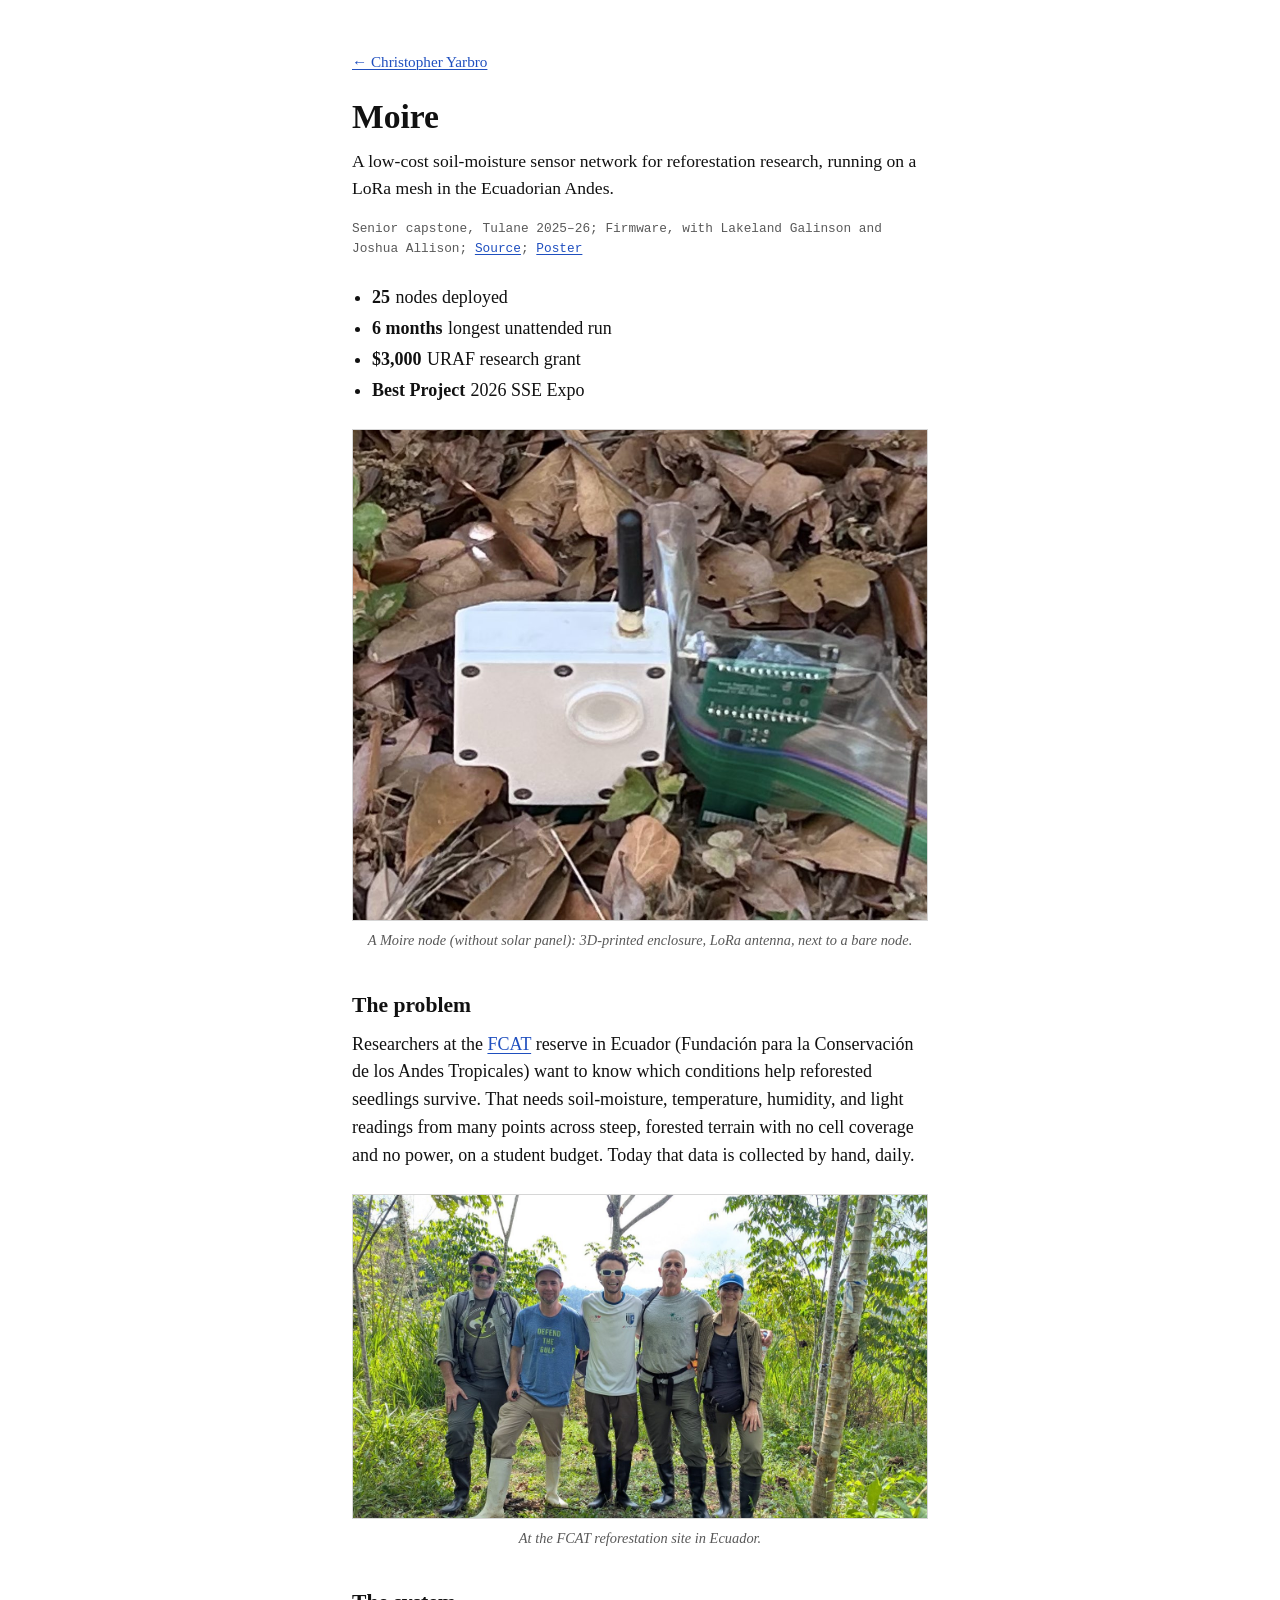
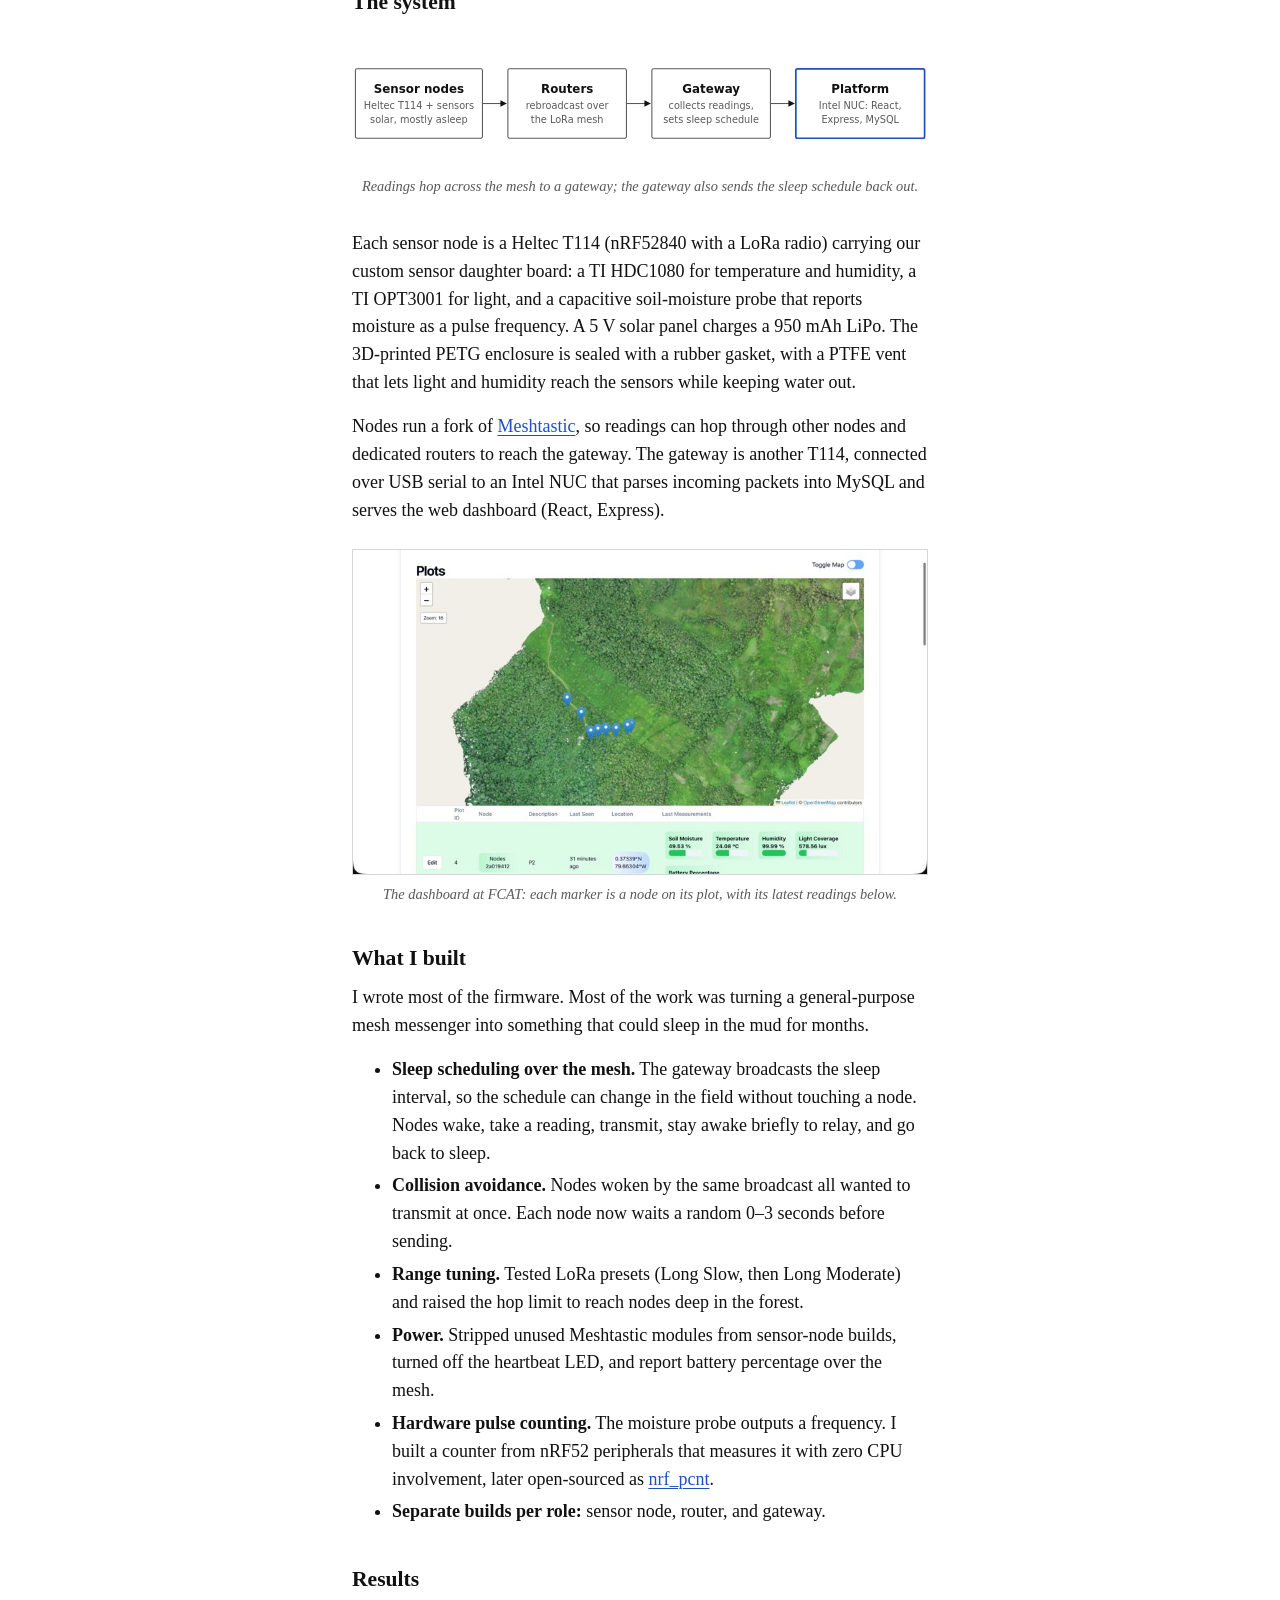
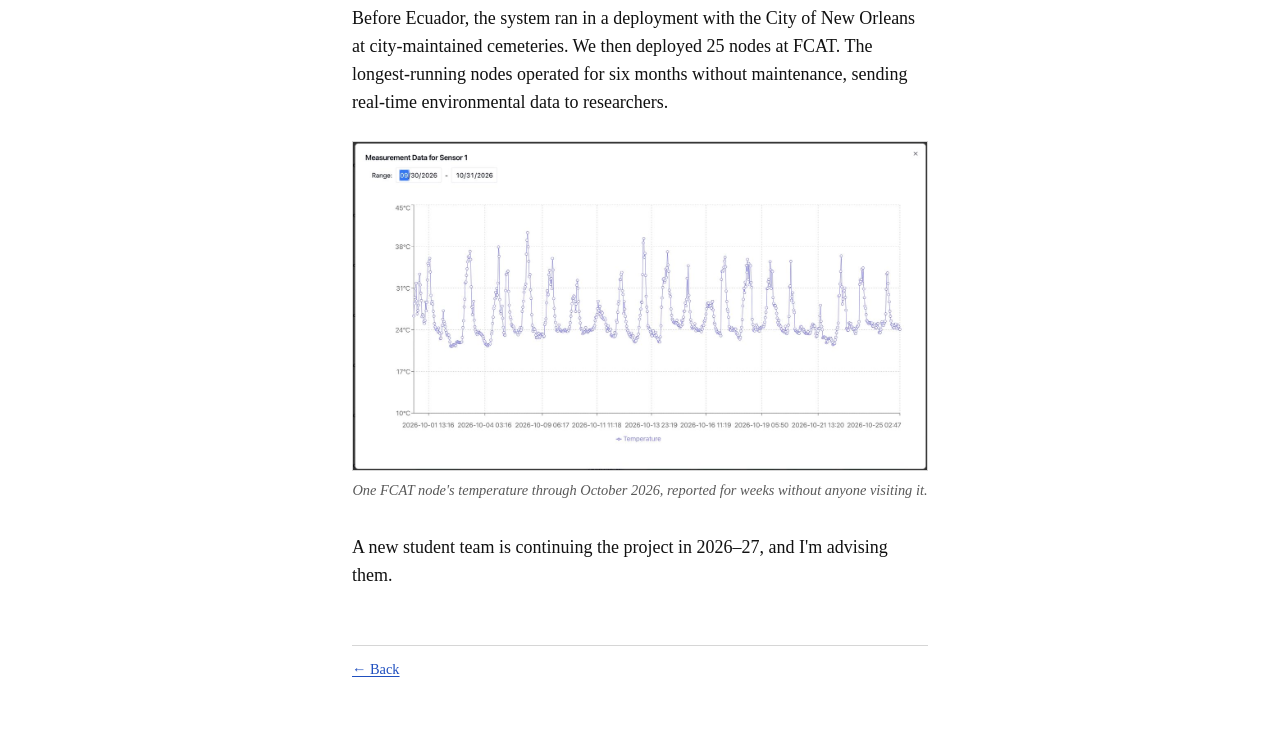
==== projects/moire.html @ cfd1c0df "html portfolio" ====
<!doctype html>
<html lang="en">
<head>
  <meta charset="utf-8">
  <meta name="viewport" content="width=device-width, initial-scale=1">
  <title>Moire · Christopher Yarbro</title>
  <meta name="description" content="Moire: a low-cost LoRa soil-moisture sensor network deployed in Ecuador.">
  <link rel="stylesheet" href="/style.css">
</head>
<body>
<main>
  <a class="back" href="/">← Christopher Yarbro</a>
  <h1>Moire</h1>
  <p class="lead">A low-cost soil-moisture sensor network for reforestation research, running on a LoRa mesh in the Ecuadorian Andes.</p>
  <div class="meta"><span>Senior capstone, Tulane 2025–26</span><span>Firmware, with Lakeland Galinson and Joshua Allison</span><span><a href="https://github.com/moire-cs/firmware">Source</a></span><span><a href="/img/moire-poster.jpg">Poster</a></span></div>

  <div class="facts">
    <div><strong>25</strong>nodes deployed</div>
    <div><strong>6 months</strong>longest unattended run</div>
    <div><strong>$3,000</strong>URAF research grant</div>
    <div><strong>Best Project</strong>2026 SSE Expo</div>
  </div>

  <figure>
    <img src="/img/node.jpg" alt="A white 3D-printed Moire sensor node with an antenna, sitting in leaf litter next to its soil-moisture probe" width="1100" height="940">
    <figcaption>A Moire node (without solar panel): 3D-printed enclosure, LoRa antenna, next to a bare node.</figcaption>
  </figure>

  <h2>The problem</h2>
  <p>Researchers at the <a href="https://www.fcat-ecuador.org/">FCAT</a> reserve in Ecuador (Fundación para la Conservación de los Andes Tropicales) want to know which conditions help reforested seedlings survive. That needs soil-moisture, temperature, humidity, and light readings from many points across steep, forested terrain with no cell coverage and no power, on a student budget. Today that data is collected by hand, daily.</p>
  <figure>
    <img src="/img/fcat-team.jpg" alt="Five people in boots standing in a reforestation plot at the FCAT reserve in Ecuador" width="1400" height="788" loading="lazy">
    <figcaption>At the FCAT reforestation site in Ecuador.</figcaption>
  </figure>

  <h2>The system</h2>
  <figure>
    <svg class="wide" viewBox="0 0 680 150" role="img" aria-label="Sensor nodes send readings over a LoRa mesh, through routers, to a gateway that feeds the monitoring platform">
      <defs>
        <marker id="arr" viewBox="0 0 10 10" refX="9" refY="5" markerWidth="6" markerHeight="6" orient="auto-start-reverse">
          <path d="M0 0L10 5L0 10z" fill="currentColor"/>
        </marker>
      </defs>
      <g fill="none" stroke="currentColor" stroke-width="1.25" style="color: var(--muted)">
        <rect x="4" y="34" width="150" height="82" rx="2"/>
        <rect x="184" y="34" width="140" height="82" rx="2"/>
        <rect x="354" y="34" width="140" height="82" rx="2"/>
        <rect x="524" y="34" width="152" height="82" rx="2" style="color: var(--accent)" stroke-width="2"/>
        <path d="M154 75H182" marker-end="url(#arr)"/>
        <path d="M324 75H352" marker-end="url(#arr)"/>
        <path d="M494 75H522" marker-end="url(#arr)"/>
      </g>
      <g font-family="system-ui, sans-serif" fill="var(--fg)" text-anchor="middle">
        <text x="79" y="62" font-size="14" font-weight="600">Sensor nodes</text>
        <text x="79" y="82" font-size="11.5" fill="var(--muted)">Heltec T114 + sensors</text>
        <text x="79" y="98" font-size="11.5" fill="var(--muted)">solar, mostly asleep</text>
        <text x="254" y="62" font-size="14" font-weight="600">Routers</text>
        <text x="254" y="82" font-size="11.5" fill="var(--muted)">rebroadcast over</text>
        <text x="254" y="98" font-size="11.5" fill="var(--muted)">the LoRa mesh</text>
        <text x="424" y="62" font-size="14" font-weight="600">Gateway</text>
        <text x="424" y="82" font-size="11.5" fill="var(--muted)">collects readings,</text>
        <text x="424" y="98" font-size="11.5" fill="var(--muted)">sets sleep schedule</text>
        <text x="600" y="62" font-size="14" font-weight="600">Platform</text>
        <text x="600" y="82" font-size="11.5" fill="var(--muted)">Intel NUC: React,</text>
        <text x="600" y="98" font-size="11.5" fill="var(--muted)">Express, MySQL</text>
      </g>
    </svg>
    <svg class="tall" viewBox="0 0 320 420" role="img" aria-label="Sensor nodes send readings over a LoRa mesh, through routers, to a gateway that feeds the monitoring platform" font-family="system-ui, sans-serif"><defs><marker id="arr2" viewBox="0 0 10 10" refX="9" refY="5" markerWidth="6" markerHeight="6" orient="auto-start-reverse"><path d="M0 0L10 5L0 10z" fill="var(--muted)"/></marker></defs><rect x="20" y="8" width="280" height="76" rx="2" fill="none" stroke="var(--muted)" stroke-width="1.25"/><text x="160" y="36" font-size="15" font-weight="600" text-anchor="middle" fill="var(--fg)">Sensor nodes</text><text x="160" y="58" font-size="13" text-anchor="middle" fill="var(--muted)">Heltec T114, solar powered</text><path d="M160 84V110" stroke="var(--muted)" stroke-width="1.25" marker-end="url(#arr2)"/><rect x="20" y="112" width="280" height="76" rx="2" fill="none" stroke="var(--muted)" stroke-width="1.25"/><text x="160" y="140" font-size="15" font-weight="600" text-anchor="middle" fill="var(--fg)">Routers</text><text x="160" y="162" font-size="13" text-anchor="middle" fill="var(--muted)">rebroadcast over the LoRa mesh</text><path d="M160 188V214" stroke="var(--muted)" stroke-width="1.25" marker-end="url(#arr2)"/><rect x="20" y="216" width="280" height="76" rx="2" fill="none" stroke="var(--muted)" stroke-width="1.25"/><text x="160" y="244" font-size="15" font-weight="600" text-anchor="middle" fill="var(--fg)">Gateway</text><text x="160" y="266" font-size="13" text-anchor="middle" fill="var(--muted)">collects readings, sets sleep schedule</text><path d="M160 292V318" stroke="var(--muted)" stroke-width="1.25" marker-end="url(#arr2)"/><rect x="20" y="320" width="280" height="76" rx="2" fill="none" stroke="var(--accent)" stroke-width="2"/><text x="160" y="348" font-size="15" font-weight="600" text-anchor="middle" fill="var(--fg)">Platform</text><text x="160" y="370" font-size="13" text-anchor="middle" fill="var(--muted)">Intel NUC: React, Express, MySQL</text></svg>
    <figcaption>Readings hop across the mesh to a gateway; the gateway also sends the sleep schedule back out.</figcaption>
  </figure>
  <p>Each sensor node is a Heltec T114 (nRF52840 with a LoRa radio) carrying our custom sensor daughter board: a TI HDC1080 for temperature and humidity, a TI OPT3001 for light, and a capacitive soil-moisture probe that reports moisture as a pulse frequency. A 5 V solar panel charges a 950 mAh LiPo. The 3D-printed PETG enclosure is sealed with a rubber gasket, with a PTFE vent that lets light and humidity reach the sensors while keeping water out.</p>
  <p>Nodes run a fork of <a href="https://github.com/meshtastic/firmware">Meshtastic</a>, so readings can hop through other nodes and dedicated routers to reach the gateway. The gateway is another T114, connected over USB serial to an Intel NUC that parses incoming packets into MySQL and serves the web dashboard (React, Express).</p>
  <figure>
    <img src="/img/dashboard-fcat.jpg" alt="Moire dashboard showing node markers on satellite imagery of the FCAT site, with the latest soil moisture, temperature, humidity, and light readings for a plot" width="800" height="452" loading="lazy">
    <figcaption>The dashboard at FCAT: each marker is a node on its plot, with its latest readings below.</figcaption>
  </figure>

  <h2>What I built</h2>
  <p>I wrote most of the firmware. Most of the work was turning a general-purpose mesh messenger into something that could sleep in the mud for months.</p>
  <ul>
    <li><strong>Sleep scheduling over the mesh.</strong> The gateway broadcasts the sleep interval, so the schedule can change in the field without touching a node. Nodes wake, take a reading, transmit, stay awake briefly to relay, and go back to sleep.</li>
    <li><strong>Collision avoidance.</strong> Nodes woken by the same broadcast all wanted to transmit at once. Each node now waits a random 0–3 seconds before sending.</li>
    <li><strong>Range tuning.</strong> Tested LoRa presets (Long Slow, then Long Moderate) and raised the hop limit to reach nodes deep in the forest.</li>
    <li><strong>Power.</strong> Stripped unused Meshtastic modules from sensor-node builds, turned off the heartbeat LED, and report battery percentage over the mesh.</li>
    <li><strong>Hardware pulse counting.</strong> The moisture probe outputs a frequency. I built a counter from nRF52 peripherals that measures it with zero CPU involvement, later open-sourced as <a href="/projects/nrf-pcnt.html">nrf_pcnt</a>.</li>
    <li><strong>Separate builds per role:</strong> sensor node, router, and gateway.</li>
  </ul>

  <h2>Results</h2>
  <p>Before Ecuador, the system ran in a deployment with the City of New Orleans at city-maintained cemeteries. We then deployed 25 nodes at FCAT. The longest-running nodes operated for six months without maintenance, sending real-time environmental data to researchers.</p>
  <!-- TODO: what caused the early failures, and what the next revision changes -->
  <figure>
    <img src="/img/temperature.jpg" alt="Line chart of one node's temperature from October 1 to October 25, 2026, showing a daily cycle between about 22 and 38 degrees Celsius" width="1400" height="801" loading="lazy">
    <figcaption>One FCAT node's temperature through October 2026, reported for weeks without anyone visiting it.</figcaption>
  </figure>
  <p>A new student team is continuing the project in 2026–27, and I'm advising them.</p>

  <footer><a href="/">← Back</a></footer>
</main>
</body>
</html>
---- style.css ----
:root {
  --bg: #ffffff;
  --fg: #111111;
  --muted: #595959;
  --rule: #d6d6d6;
  --accent: #1f4fbf;
  --visited: #5b3a9e;
  --code-bg: #f3f3f3;
  --serif: Charter, "Bitstream Charter", "Iowan Old Style", "Sitka Text", Cambria, Georgia, serif;
  --sans: -apple-system, "Helvetica Neue", Helvetica, Arial, sans-serif;
  --mono: "SF Mono", Menlo, Consolas, "Liberation Mono", monospace;
}

@media (prefers-color-scheme: dark) {
  :root {
    --bg: #121212;
    --fg: #e4e4e4;
    --muted: #9a9a9a;
    --rule: #333333;
    --accent: #7fa8ff;
    --visited: #b79cf0;
    --code-bg: #1e1e1e;
  }
}

* { box-sizing: border-box; }

body {
  margin: 0;
  background: var(--bg);
  color: var(--fg);
  font: 18px/1.55 var(--serif);
}

main {
  max-width: 38rem;
  margin: 0 auto;
  padding: 3rem 1rem 4rem;
}

a { color: var(--accent); text-underline-offset: 0.15em; text-decoration-thickness: 1px; }
a:visited { color: var(--visited); }
a:hover { text-decoration-thickness: 2px; }

h1 { font-size: 2.1rem; line-height: 1.15; margin: 0 0 0.75rem; font-weight: 700; }
h2 { font-size: 1.35rem; line-height: 1.25; margin: 2.5rem 0 0.75rem; font-weight: 700; }
h3 { font-size: 1.1rem; margin: 1.75rem 0 0.5rem; font-style: italic; font-weight: 600; }

p, ul, ol { margin: 0 0 1rem; }
li { margin-bottom: 0.3rem; }

.lead { font-size: 1.1rem; margin-bottom: 1rem; }

.links a + a::before { content: "/ "; color: var(--muted); display: inline-block; white-space: pre; text-decoration: none; }

.back { display: inline-block; margin-bottom: 1.5rem; font-size: 0.95rem; }

.meta { font: 0.8rem/1.6 var(--mono); color: var(--muted); margin-bottom: 1.5rem; }
.meta span + span::before { content: "; "; }

/* Project list on the home page */
.projects { padding-left: 1.25rem; }
.projects li { margin-bottom: 1.25rem; }
.projects a.title { font-weight: 700; }
.projects .tags { display: inline; font: 0.8rem/1.5 var(--mono); color: var(--muted); }
.projects .tags::before { content: " — "; }
.projects p { margin: 0.2rem 0 0; }
.projects li::after { content: ""; display: block; clear: both; }
.projects .thumb { float: right; margin: 4px 0 8px 16px; }
.projects .thumb img { display: block; width: 96px; height: 96px; border: 1px solid var(--rule); }

/* Numbers at a glance: a plain list, not a dashboard */
.facts { margin: 0 0 1.5rem; padding-left: 1.25rem; }
.facts div { display: list-item; margin-bottom: 0.2rem; }
.facts strong { margin-right: 0.3em; }

code { font: 0.85em var(--mono); background: var(--code-bg); padding: 0.05em 0.25em; }
pre {
  font: 0.82rem/1.5 var(--mono);
  background: var(--code-bg);
  padding: 0.9rem 1rem;
  overflow-x: auto;
  margin: 0 0 1.25rem;
}
pre code { background: none; padding: 0; }

figure { margin: 1.5rem 0 2rem; }
figure svg { width: 100%; height: auto; display: block; font-family: var(--sans); }
figcaption { font-size: 0.9rem; font-style: italic; color: var(--muted); margin-top: 0.5rem; text-align: center; }

footer { margin-top: 3.5rem; padding-top: 0.75rem; border-top: 1px solid var(--rule); font-size: 0.9rem; color: var(--muted); }

figure svg.tall { display: none; max-width: 22rem; margin: 0 auto; }
@media (max-width: 560px) {
  figure svg.wide { display: none; }
  figure svg.tall { display: block; }
}

figure img { width: 100%; height: auto; display: block; border: 1px solid var(--rule); }
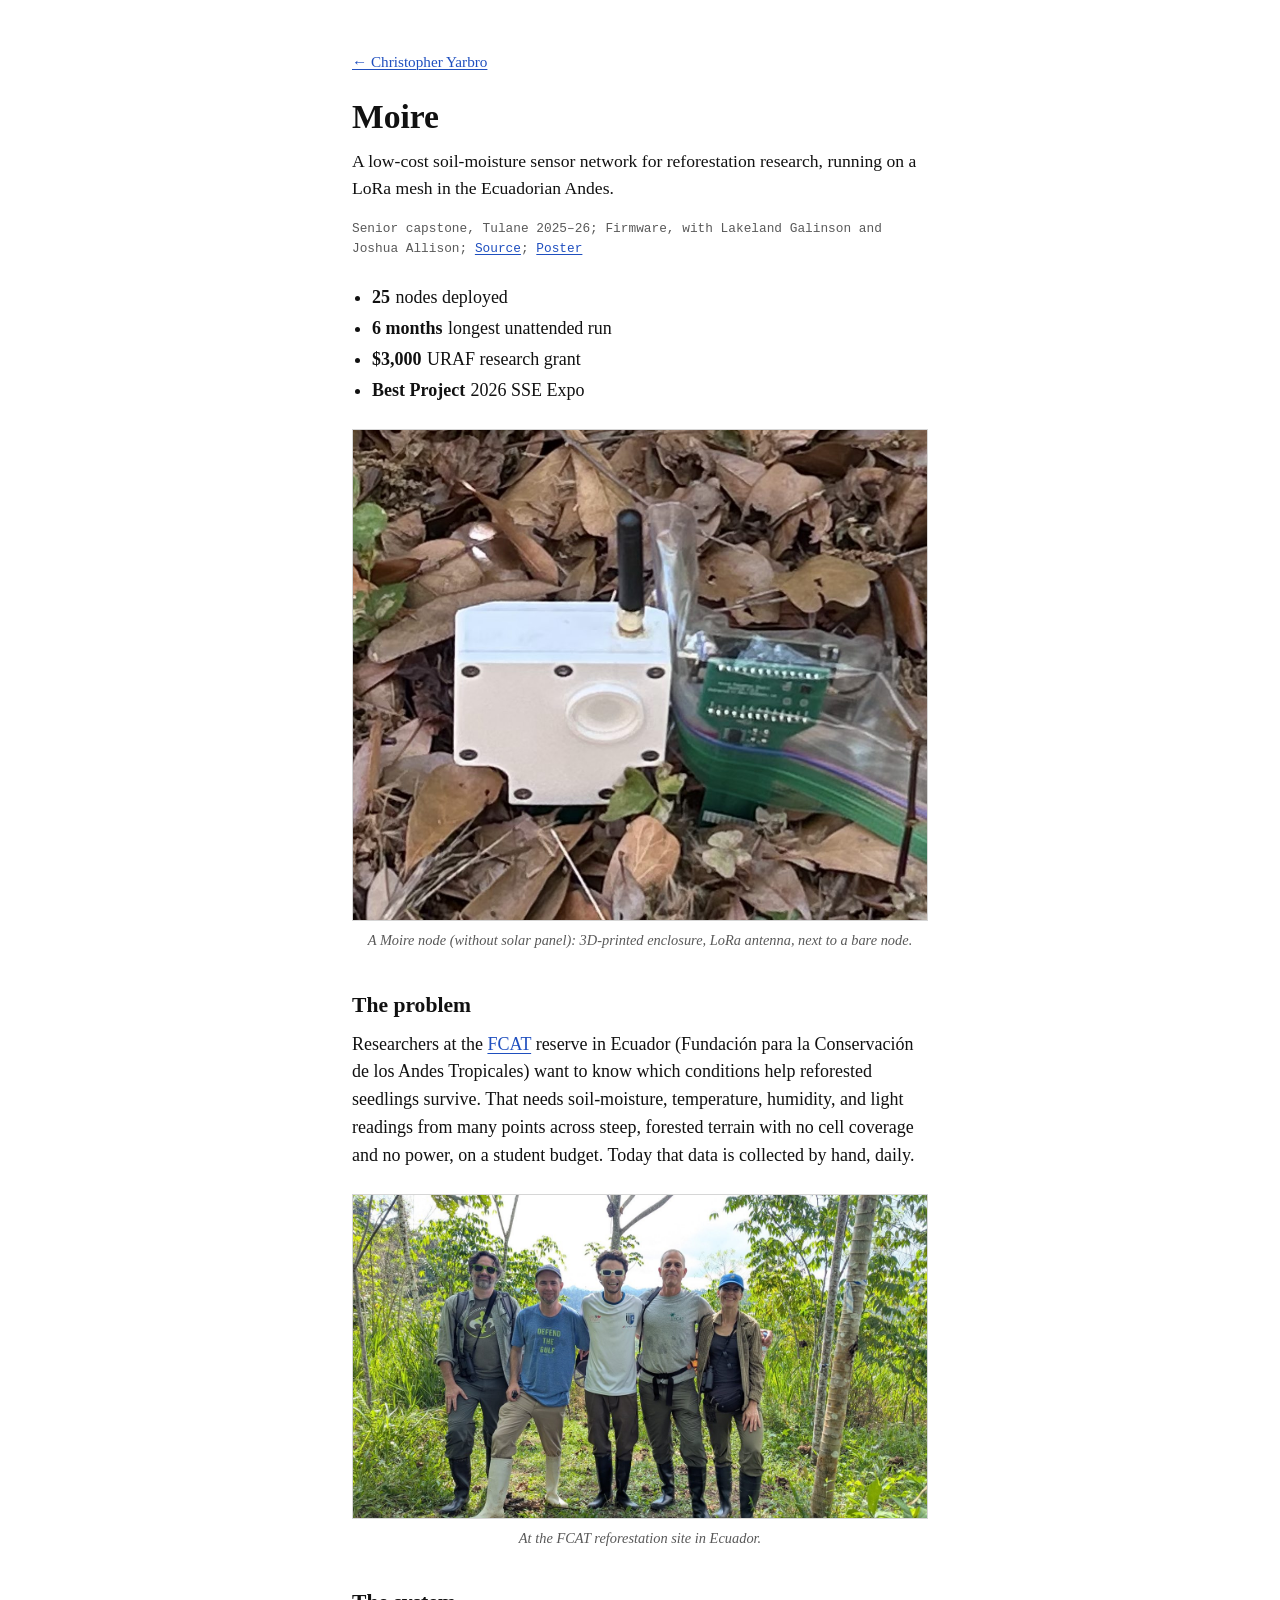
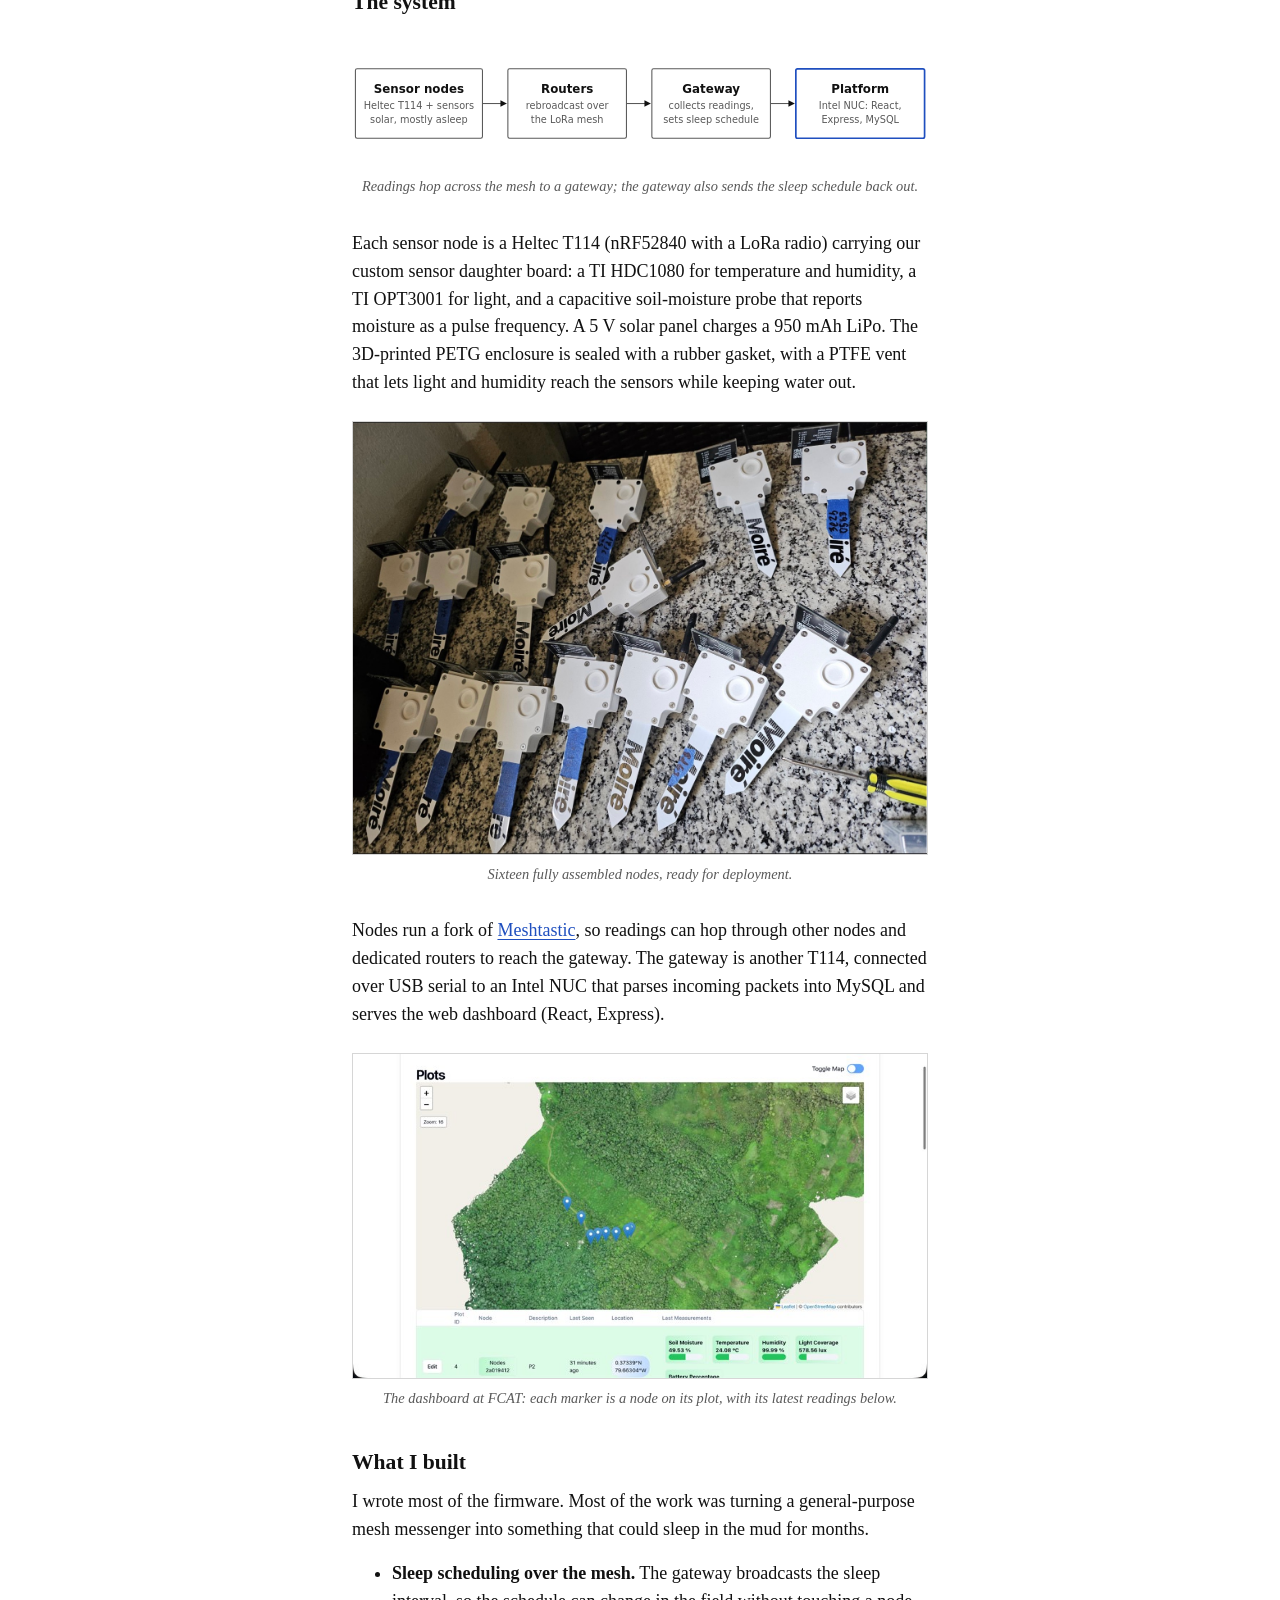
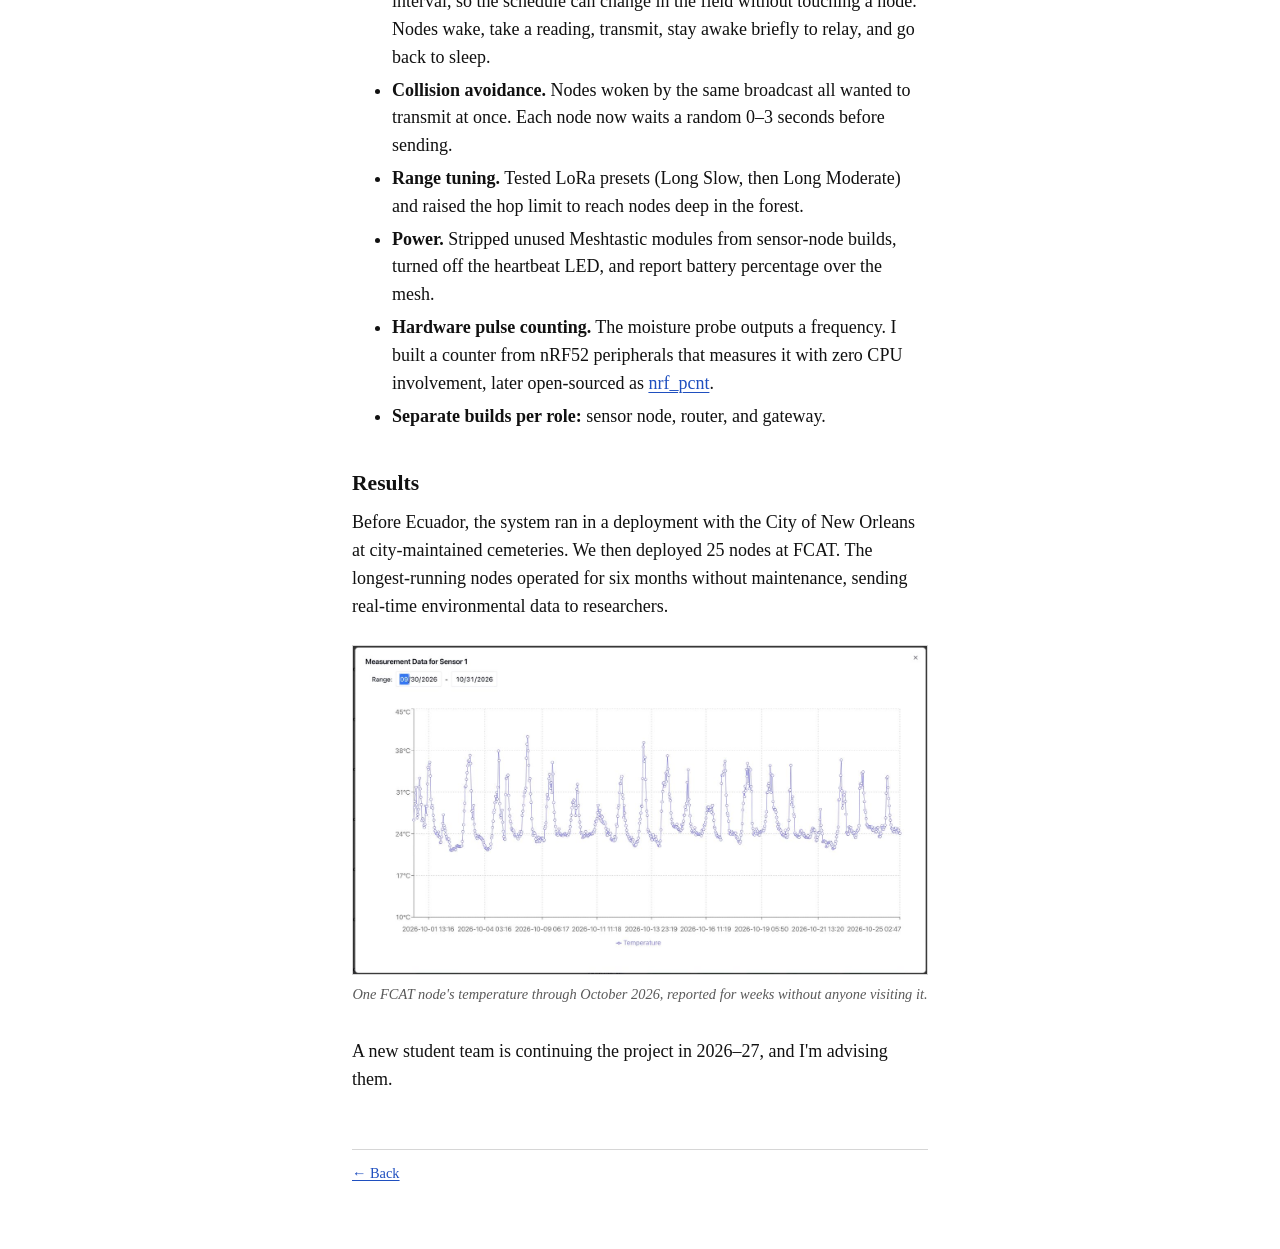
==== commit 03942417: "new moire nodes picture" ====
--- a/projects/moire.html
+++ b/projects/moire.html
@@ -69,6 +69,10 @@
     <figcaption>Readings hop across the mesh to a gateway; the gateway also sends the sleep schedule back out.</figcaption>
   </figure>
   <p>Each sensor node is a Heltec T114 (nRF52840 with a LoRa radio) carrying our custom sensor daughter board: a TI HDC1080 for temperature and humidity, a TI OPT3001 for light, and a capacitive soil-moisture probe that reports moisture as a pulse frequency. A 5 V solar panel charges a 950 mAh LiPo. The 3D-printed PETG enclosure is sealed with a rubber gasket, with a PTFE vent that lets light and humidity reach the sensors while keeping water out.</p>
+  <figure>
+    <img src="/img/assembled-nodes.jpg" alt="Sixteen fully assembled Moire sensor nodes laid out on a granite counter, each with its white enclosure, antenna, solar panel, and Moiré-branded soil probe" width="1400" height="1053" loading="lazy">
+    <figcaption>Sixteen fully assembled nodes, ready for deployment.</figcaption>
+  </figure>
   <p>Nodes run a fork of <a href="https://github.com/meshtastic/firmware">Meshtastic</a>, so readings can hop through other nodes and dedicated routers to reach the gateway. The gateway is another T114, connected over USB serial to an Intel NUC that parses incoming packets into MySQL and serves the web dashboard (React, Express).</p>
   <figure>
     <img src="/img/dashboard-fcat.jpg" alt="Moire dashboard showing node markers on satellite imagery of the FCAT site, with the latest soil moisture, temperature, humidity, and light readings for a plot" width="800" height="452" loading="lazy">
